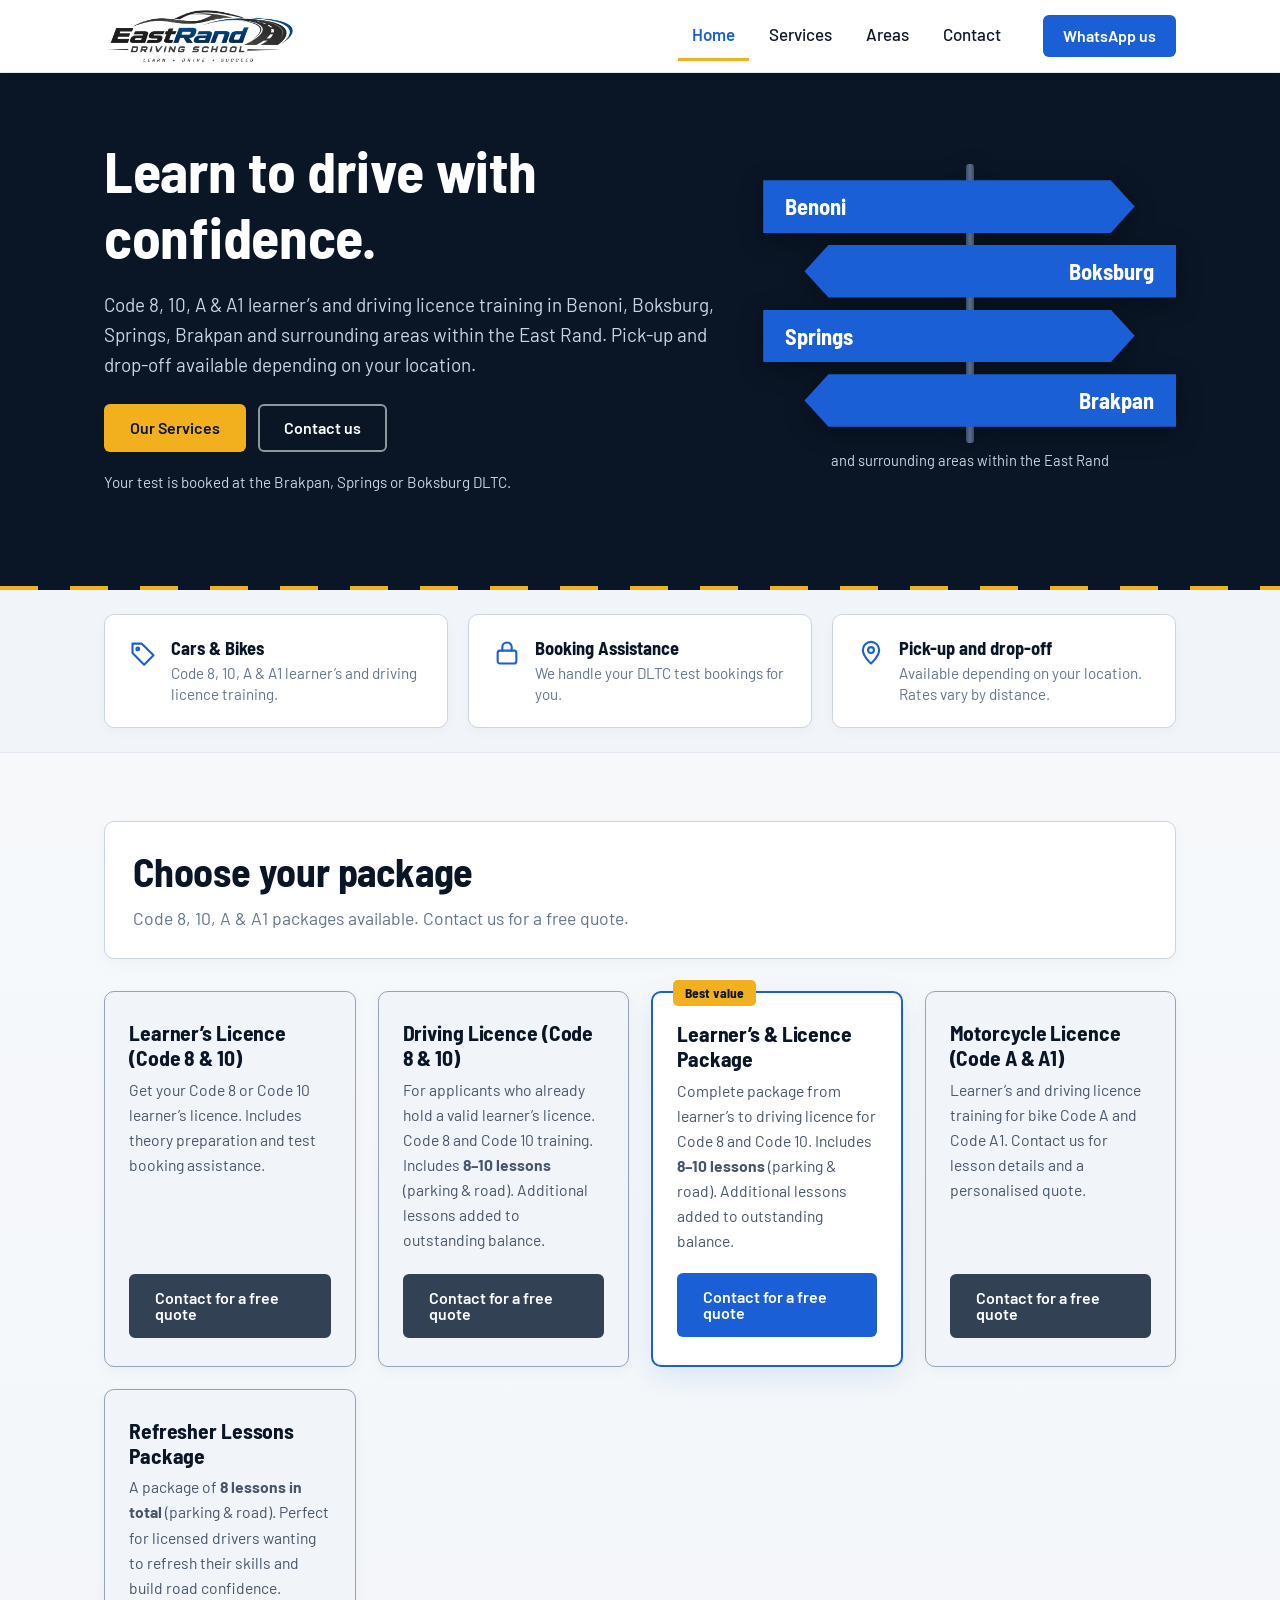
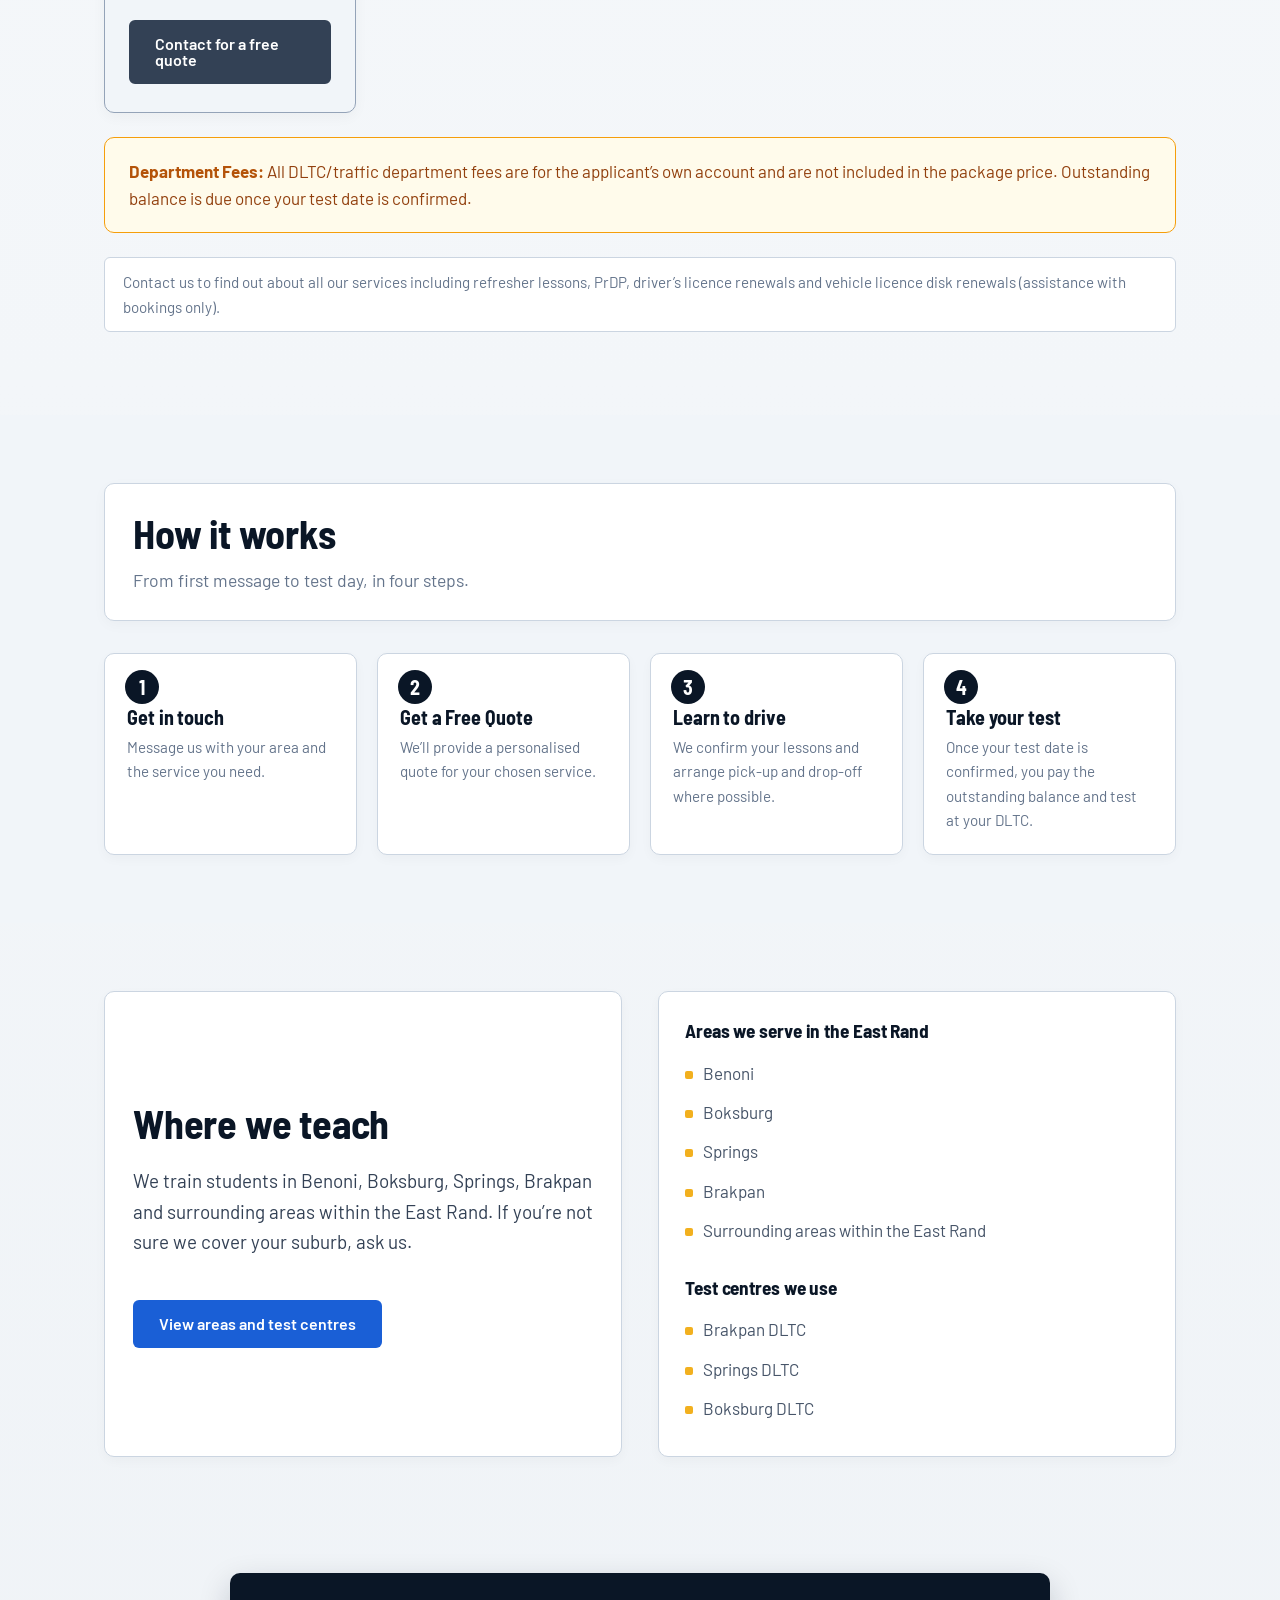
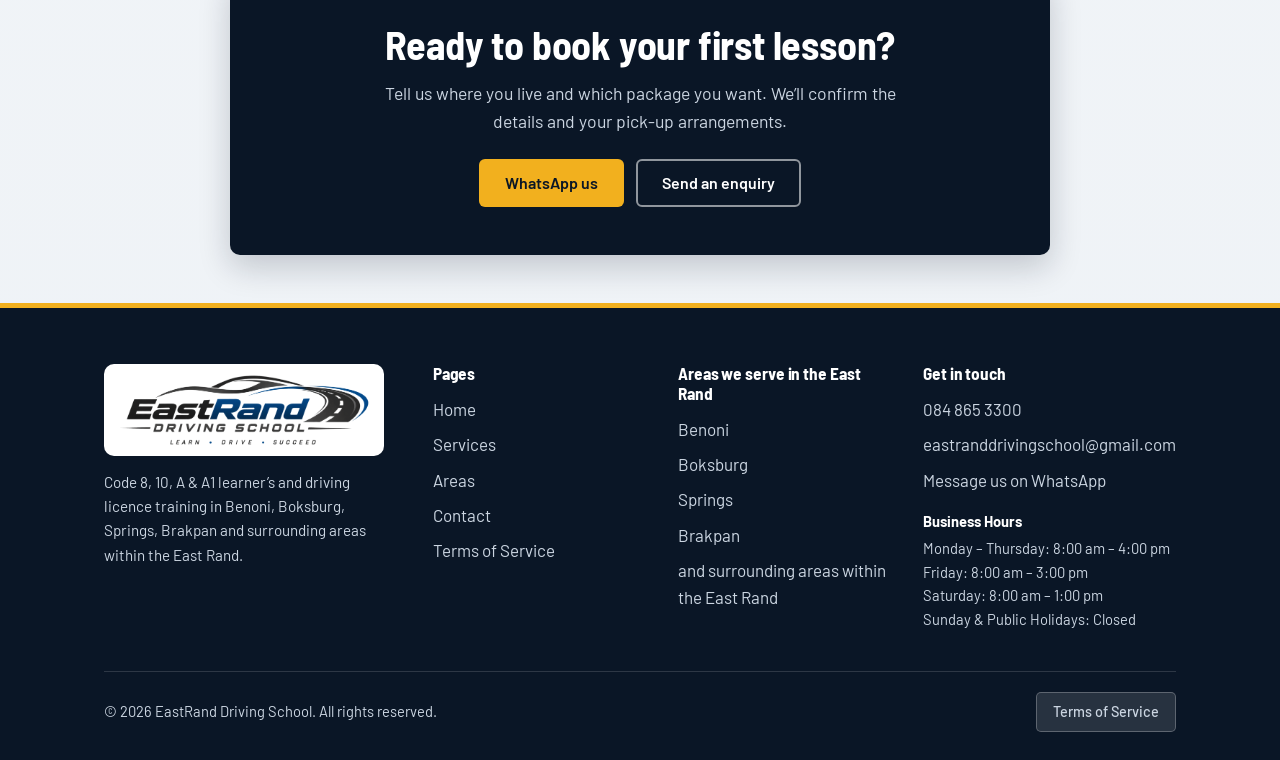
==== index.html @ a1a38043 "V1" ====
<!DOCTYPE html>
<html lang="en-ZA">
<head>
<meta charset="utf-8">
<meta name="viewport" content="width=device-width, initial-scale=1">
<title>EastRand Driving School | Driving lessons in Benoni, Boksburg, Springs &amp; Brakpan</title>
<meta name="description" content="Code 8, 10, A &amp; A1 learner&rsquo;s and driving licence training in Benoni, Boksburg, Springs, Brakpan and surrounding areas within the East Rand. Refresher lessons, PrDP, driver's licence and vehicle licence disk renewals (assistance with bookings only).">
<meta name="theme-color" content="#0A1626">
<meta property="og:type" content="website">
<meta property="og:title" content="EastRand Driving School | Driving lessons in Benoni, Boksburg, Springs &amp; Brakpan">
<meta property="og:description" content="Code 8, 10, A &amp; A1 learner&rsquo;s and driving licence training in Benoni, Boksburg, Springs, Brakpan and surrounding areas within the East Rand. Refresher lessons, PrDP, driver's licence and vehicle licence disk renewals (assistance with bookings only).">
<meta property="og:image" content="assets/og-image.jpg">
<link rel="icon" href="assets/favicon.svg" type="image/svg+xml">
<link rel="apple-touch-icon" href="assets/apple-touch-icon.png">
<link rel="preconnect" href="https://fonts.googleapis.com">
<link rel="preconnect" href="https://fonts.gstatic.com" crossorigin>
<link href="https://fonts.googleapis.com/css2?family=Barlow:wght@400;500;600&amp;family=Barlow+Semi+Condensed:wght@600;700&amp;display=swap" rel="stylesheet">
<link rel="stylesheet" href="css/styles.css">
</head>
<body>

<a class="skip-link" href="#main">Skip to content</a>
<header class="site-header">
  <div class="container header-inner">
    <a class="brand" href="index.html" aria-label="EastRand Driving School, home"><img src="assets/logo-light.png" alt="EastRand Driving School" width="1400" height="397"></a>
    <button class="nav-toggle" type="button" aria-expanded="false" aria-controls="site-nav"><span class="sr-only">Menu</span><span class="bars" aria-hidden="true"></span></button>
    <nav id="site-nav" class="nav" aria-label="Main">
      <ul>
        <li><a href="index.html" aria-current="page">Home</a></li>
        <li><a href="services.html">Services</a></li>
        <li><a href="areas.html">Areas</a></li>
        <li><a href="contact.html">Contact</a></li>
      </ul>
      <a class="btn btn--blue" data-whatsapp href="contact.html">WhatsApp us</a>
    </nav>
  </div>
</header>
<main id="main">
<script type="application/ld+json">{"@context": "https://schema.org", "@type": "LocalBusiness", "name": "EastRand Driving School", "description": "Code 8, 10, A & A1 learner's and driving licence training in Benoni, Boksburg, Springs and Brakpan.", "areaServed": [{"@type": "City", "name": "Benoni"}, {"@type": "City", "name": "Boksburg"}, {"@type": "City", "name": "Springs"}, {"@type": "City", "name": "Brakpan"}], "address": {"@type": "PostalAddress", "addressCountry": "ZA", "addressRegion": "Gauteng"}}</script>
<section class="hero">
  <div class="container hero-grid">
    <div class="hero-card">
      <h1>Learn to drive with confidence.</h1>
      <p class="lead">Code 8, 10, A &amp; A1 learner&rsquo;s and driving licence training in Benoni, Boksburg, Springs, Brakpan and surrounding areas within the East Rand. Pick-up and drop-off available depending on your location.</p>
      <div class="btn-row">
        <a class="btn btn--yellow" href="services.html">Our Services</a>
        <a class="btn btn--outline-light" href="contact.html">Contact us</a>
      </div>
      <p class="hero-note">Your test is booked at the Brakpan, Springs or Boksburg DLTC.</p>
    </div>
    <div class="signpost-card">
      <nav class="signpost" aria-label="Areas we serve">
        <a class="sign" href="areas.html#benoni">Benoni</a>
        <a class="sign sign--left" href="areas.html#boksburg">Boksburg</a>
        <a class="sign" href="areas.html#springs">Springs</a>
        <a class="sign sign--left" href="areas.html#brakpan">Brakpan</a>
      </nav>
      <p class="signpost-caption">and surrounding areas within the East Rand</p>
    </div>
  </div>
</section>

<section class="strip" aria-label="Why choose us">
  <div class="container">
    <ul class="strip-grid">
      <li class="strip-item"><svg viewBox="0 0 24 24" fill="none" stroke="currentColor" stroke-width="1.8" stroke-linecap="round" stroke-linejoin="round" aria-hidden="true"><path d="M3 12V4h8l10 10-8 8L3 12z"/><circle cx="7.5" cy="8.5" r="1.2"/></svg><div><strong>Cars &amp; Bikes</strong><span>Code 8, 10, A &amp; A1 learner&rsquo;s and driving licence training.</span></div></li>
      <li class="strip-item"><svg viewBox="0 0 24 24" fill="none" stroke="currentColor" stroke-width="1.8" stroke-linecap="round" stroke-linejoin="round" aria-hidden="true"><rect x="4" y="10" width="16" height="11" rx="2"/><path d="M8 10V7a4 4 0 018 0v3"/></svg><div><strong>Booking Assistance</strong><span>We handle your DLTC test bookings for you.</span></div></li>
      <li class="strip-item"><svg viewBox="0 0 24 24" fill="none" stroke="currentColor" stroke-width="1.8" stroke-linecap="round" stroke-linejoin="round" aria-hidden="true"><path d="M12 21s7-6.2 7-11.5A7 7 0 005 9.5C5 14.8 12 21 12 21z"/><circle cx="12" cy="9.5" r="2.5"/></svg><div><strong>Pick-up and drop-off</strong><span>Available depending on your location. Rates vary by distance.</span></div></li>
    </ul>
  </div>
</section>

<section class="section" id="packages">
  <div class="container">
    <div class="section-head">
      <h2>Choose your package</h2>
      <p>Code 8, 10, A &amp; A1 packages available. Contact us for a free quote.</p>
    </div>
    <div class="plans">
      <!-- Learner's only -->
      <article class="plan">
        <h3>Learner&rsquo;s Licence (Code 8 &amp; 10)</h3>
        <p class="plan-desc">Get your Code 8 or Code 10 learner&rsquo;s licence. Includes theory preparation and test booking assistance.</p>
        <a class="btn btn--gray" href="contact.html" style="margin-top:auto">Contact for a free quote</a>
      </article>

      <!-- Licence only -->
      <article class="plan">
        <h3>Driving Licence (Code 8 &amp; 10)</h3>
        <p class="plan-desc">For applicants who already hold a valid learner&rsquo;s licence. Code 8 and Code 10 training. Includes <strong>8&ndash;10 lessons</strong> (parking &amp; road). Additional lessons added to outstanding balance.</p>
        <a class="btn btn--gray" href="contact.html" style="margin-top:auto">Contact for a free quote</a>
      </article>

      <!-- Combo package (Best value) -->
      <article class="plan plan--best">
        <span class="badge">Best value</span>
        <h3>Learner&rsquo;s &amp; Licence Package</h3>
        <p class="plan-desc">Complete package from learner&rsquo;s to driving licence for Code 8 and Code 10. Includes <strong>8&ndash;10 lessons</strong> (parking &amp; road). Additional lessons added to outstanding balance.</p>
        <a class="btn btn--blue" href="contact.html" style="margin-top:auto">Contact for a free quote</a>
      </article>

      <!-- Motorcycle -->
      <article class="plan">
        <h3>Motorcycle Licence (Code A &amp; A1)</h3>
        <p class="plan-desc">Learner&rsquo;s and driving licence training for bike Code A and Code A1. Contact us for lesson details and a personalised quote.</p>
        <a class="btn btn--gray" href="contact.html" style="margin-top:auto">Contact for a free quote</a>
      </article>

      <!-- Refresher lessons -->
      <article class="plan">
        <h3>Refresher Lessons Package</h3>
        <p class="plan-desc">A package of <strong>8 lessons in total</strong> (parking &amp; road). Perfect for licensed drivers wanting to refresh their skills and build road confidence.</p>
        <a class="btn btn--gray" href="contact.html" style="margin-top:auto">Contact for a free quote</a>
      </article>
    </div>

    <div class="notice-box">
      <p><strong>Department Fees:</strong> All DLTC/traffic department fees are for the applicant&rsquo;s own account and are not included in the package price. Outstanding balance is due once your test date is confirmed.</p>
    </div>
    <p class="fine">Contact us to find out about all our services including refresher lessons, PrDP, driver&rsquo;s licence renewals and vehicle licence disk renewals (assistance with bookings only).</p>
  </div>
</section>

<section class="section section--paper" id="how-it-works">
  <div class="container">
    <div class="section-head">
      <h2>How it works</h2>
      <p>From first message to test day, in four steps.</p>
    </div>
    <ol class="steps">
      <li><h3>Get in touch</h3><p>Message us with your area and the service you need.</p></li>
      <li><h3>Get a Free Quote</h3><p>We&rsquo;ll provide a personalised quote for your chosen service.</p></li>
      <li><h3>Learn to drive</h3><p>We confirm your lessons and arrange pick-up and drop-off where possible.</p></li>
      <li><h3>Take your test</h3><p>Once your test date is confirmed, you pay the outstanding balance and test at your DLTC.</p></li>
    </ol>
  </div>
</section>

<section class="section" id="areas">
  <div class="container split">
    <div class="text-block">
      <h2>Where we teach</h2>
      <p class="lead">We train students in Benoni, Boksburg, Springs, Brakpan and surrounding areas within the East Rand. If you&rsquo;re not sure we cover your suburb, ask us.</p>
      <div class="btn-row"><a class="btn btn--blue" href="areas.html">View areas and test centres</a></div>
    </div>
    <div class="panel">
      <h3>Areas we serve in the East Rand</h3>
      <ul class="tick-list"><li>Benoni</li><li>Boksburg</li><li>Springs</li><li>Brakpan</li><li>Surrounding areas within the East Rand</li></ul>
      <h3>Test centres we use</h3>
      <ul class="tick-list"><li>Brakpan DLTC</li><li>Springs DLTC</li><li>Boksburg DLTC</li></ul>
    </div>
  </div>
</section>
<section class="cta-band">
  <div class="container">
    <div class="cta-card">
      <h2>Ready to book your first lesson?</h2>
      <p>Tell us where you live and which package you want. We&rsquo;ll confirm the details and your pick-up arrangements.</p>
      <div class="btn-row">
        <a class="btn btn--yellow" data-whatsapp href="contact.html">WhatsApp us</a>
        <a class="btn btn--outline-light" href="contact.html">Send an enquiry</a>
      </div>
    </div>
  </div>
</section>
</main>
<footer class="site-footer">
  <div class="container">
    <div class="footer-grid">
      <div>
        <a class="footer-logo" href="index.html" aria-label="EastRand Driving School, home"><img src="assets/logo-light.png" alt="EastRand Driving School" width="1400" height="397" loading="lazy"></a>
        <p class="footer-about">Code 8, 10, A &amp; A1 learner&rsquo;s and driving licence training in Benoni, Boksburg, Springs, Brakpan and surrounding areas within the East Rand.</p>
      </div>
      <div>
        <h3>Pages</h3>
        <ul>
          <li><a href="index.html">Home</a></li>
          <li><a href="services.html">Services</a></li>
          <li><a href="areas.html">Areas</a></li>
          <li><a href="contact.html">Contact</a></li>
          <li><a href="tos.html">Terms of Service</a></li>
        </ul>
      </div>
      <div>
        <h3>Areas we serve in the East Rand</h3>
        <ul>
          <li><a href="areas.html#benoni">Benoni</a></li>
          <li><a href="areas.html#boksburg">Boksburg</a></li>
          <li><a href="areas.html#springs">Springs</a></li>
          <li><a href="areas.html#brakpan">Brakpan</a></li>
          <li>and surrounding areas within the East Rand</li>
        </ul>
      </div>
      <div>
        <h3>Get in touch</h3>
        <ul>
          <li><a data-phone href="contact.html"><span data-phone-text>Call us</span></a></li>
          <li><a data-email href="contact.html"><span data-email-text>Email us</span></a></li>
          <li><a data-whatsapp href="contact.html">Message us on WhatsApp</a></li>
        </ul>
        <div style="margin-top:16px;font-size:.92rem;color:var(--on-dark);">
          <strong style="color:#fff;display:block;margin-bottom:4px;">Business Hours</strong>
          Monday &ndash; Thursday: 8:00 am &ndash; 4:00 pm<br>
          Friday: 8:00 am &ndash; 3:00 pm<br>
          Saturday: 8:00 am &ndash; 1:00 pm<br>
          Sunday &amp; Public Holidays: Closed
        </div>
      </div>
    </div>
    <div class="footer-bottom">
      <span>&copy; 2026 EastRand Driving School. All rights reserved.</span>
      <a class="btn-tos" href="tos.html">Terms of Service</a>
    </div>
  </div>
</footer>
<script src="js/config.js"></script>
<script src="js/main.js"></script>
</body>
</html>
---- css/styles.css ----
/* EastRand Driving School — styles */
:root{
  --navy:#0A1626; --navy-2:#102238; --navy-3:#1B3252;
  --blue:#1A5FD6; --blue-dark:#1449A8; --sky:#6AA8FF;
  --yellow:#F2B01E; --yellow-dark:#DB9A0A;
  --bg:#F8FAFC; --bg-alt:#EEF2F6; --white:#FFFFFF; --ink:#0F172A; --muted:#64748B; --line:#CBD5E1;
  --on-dark:#CBD5E1;
  --radius:10px; --maxw:1120px;
  --font-head:"Barlow Semi Condensed","Barlow",system-ui,sans-serif;
  --font-body:"Barlow",system-ui,-apple-system,"Segoe UI",Roboto,sans-serif;
}
*,*::before,*::after{box-sizing:border-box}
html{scroll-behavior:smooth;-webkit-text-size-adjust:100%;background:var(--bg)}
body{margin:0;font-family:var(--font-body);font-size:1.0625rem;line-height:1.6;color:var(--ink);background:linear-gradient(180deg,#F8FAFC 0%,#EEF2F6 100%)}
img{max-width:100%;height:auto;display:block}
a{color:var(--blue)}
a:hover{color:var(--blue-dark)}
:focus-visible{outline:3px solid var(--sky);outline-offset:3px;border-radius:4px}
.sr-only{position:absolute;width:1px;height:1px;overflow:hidden;clip:rect(0 0 0 0);white-space:nowrap}
.skip-link{position:absolute;left:12px;top:-60px;background:var(--yellow);color:var(--navy);padding:10px 16px;font-weight:600;border-radius:6px;z-index:100;text-decoration:none}
.skip-link:focus{top:12px}
.container{width:100%;max-width:var(--maxw);margin:0 auto;padding:0 24px}

h1,h2,h3{font-family:var(--font-head);font-weight:700;line-height:1.15;margin:0 0 .5em;letter-spacing:-.005em;color:var(--navy)}
h1{font-size:clamp(2.2rem,5vw,3.6rem)}
h2{font-size:clamp(1.7rem,3.2vw,2.5rem)}
h3{font-size:1.35rem}
p{margin:0 0 1em;color:#334155}
.lead{font-size:1.18rem;max-width:60ch;color:#334155}
.muted{color:var(--muted)}
.split,.contact-layout{grid-template-columns:1fr;gap:24px}
.contact-layout > .form{order:-1}

/* Buttons */
.btn{display:inline-flex;align-items:center;justify-content:center;gap:.5em;font:600 1rem/1 var(--font-body);padding:14px 24px;border-radius:6px;border:2px solid transparent;text-decoration:none;cursor:pointer;transition:background-color .15s,color .15s,border-color .15s}
.btn--yellow{background:var(--yellow);color:var(--navy)}
.btn--yellow:hover{background:var(--yellow-dark);color:var(--navy)}
.btn--blue{background:var(--blue);color:#fff}
.btn--blue:hover{background:var(--blue-dark);color:#fff}
.btn--gray{background:#334155;color:#FFFFFF;border-color:#334155}
.btn--gray:hover{background:#1E293B;border-color:#1E293B;color:#FFFFFF}
.btn--outline-light{border-color:rgba(255,255,255,.55);color:#fff}
.btn--outline-light:hover{background:rgba(255,255,255,.12);color:#fff;border-color:#fff}
.btn--outline-dark{border-color:#CBD5E1;color:var(--ink);background:#FFFFFF}
.btn--outline-dark:hover{border-color:var(--blue);color:var(--blue)}
.btn-row{display:flex;flex-wrap:wrap;gap:12px;margin-top:24px}
.btn-tos{display:inline-flex;align-items:center;justify-content:center;padding:7px 16px;background:rgba(255,255,255,0.12);border:1px solid rgba(255,255,255,0.25);border-radius:5px;color:#FFFFFF;font-size:.9rem;font-weight:500;text-decoration:none;transition:background .15s,border-color .15s}
.btn-tos:hover{background:rgba(255,255,255,0.22);border-color:#FFFFFF;color:#FFFFFF;text-decoration:none}

/* Header */
.site-header{position:sticky;top:0;z-index:50;background:#FFFFFF;border-bottom:1px solid #E2E8F0;box-shadow:0 2px 8px rgba(0,0,0,0.03)}
.header-inner{display:flex;align-items:center;justify-content:space-between;gap:20px;min-height:72px}
.brand img{height:54px;width:auto}
.nav{display:flex;align-items:center;gap:28px}
.nav ul{display:flex;gap:6px;list-style:none;margin:0;padding:0}
.nav ul a{display:block;padding:10px 14px;color:var(--ink);text-decoration:none;font-weight:500;border-bottom:3px solid transparent}
.nav ul a:hover{color:var(--blue)}
.nav ul a[aria-current="page"]{color:var(--blue);border-bottom-color:var(--yellow);font-weight:600}
.nav .btn{padding:11px 18px}
.nav-toggle{display:none;background:none;border:1px solid #CBD5E1;border-radius:6px;width:44px;height:44px;cursor:pointer;padding:0;align-items:center;justify-content:center}
.nav-toggle .bars,.nav-toggle .bars::before,.nav-toggle .bars::after{display:block;width:20px;height:2px;background:var(--ink);content:"";position:relative}
.nav-toggle .bars::before{position:absolute;top:-6px}
.nav-toggle .bars::after{position:absolute;top:6px}

/* Hero */
.hero{position:relative;background:var(--navy);color:#fff;padding:64px 0 80px}
.hero::after,.page-hero::after{content:"";position:absolute;left:0;right:0;bottom:0;height:4px;background:repeating-linear-gradient(90deg,var(--yellow) 0 38px,transparent 38px 70px)}
.hero-grid{display:grid;grid-template-columns:1.2fr .8fr;gap:40px;align-items:center}
.hero h1,.hero-card h1,.page-hero h1,.page-hero-card h1,.cta-card h2{color:#fff}
.hero-card h1{margin-bottom:.35em}
.hero .lead,.hero-card .lead,.page-hero p,.page-hero-card p{color:var(--on-dark)}
.hero-note{margin-top:18px;color:var(--on-dark);font-size:.95rem}

/* Signpost */
.signpost-card{display:flex;flex-direction:column;align-items:center}
.signpost{position:relative;display:flex;flex-direction:column;gap:12px;padding:6px 0;width:100%;filter:drop-shadow(0 6px 12px rgba(0,0,0,.35))}
.signpost::before{content:"";position:absolute;left:50%;top:-10px;bottom:-10px;width:8px;transform:translateX(-50%);background:linear-gradient(90deg,#3A4B66,#5A6D8C,#3A4B66);border-radius:3px}
.sign{position:relative;display:block;width:90%;padding:14px 44px 14px 22px;background:var(--blue);color:#fff;font:700 1.4rem/1.1 var(--font-head);text-decoration:none;clip-path:polygon(0 0,calc(100% - 24px) 0,100% 50%,calc(100% - 24px) 100%,0 100%);transition:transform .2s ease,box-shadow .2s ease,background-color .15s}
.sign small{display:block;font:500 .82rem/1.3 var(--font-body);color:#D3E3FF;margin-top:2px}
.sign:hover{transform:translateY(-3px) scale(1.02);box-shadow:0 8px 20px rgba(26,95,214,.35);background:#2A72EE;color:#fff}
.sign:active,.sign.clicked{transform:scale(0.96);box-shadow:none}
.sign--left{margin-left:auto;padding:14px 22px 14px 44px;text-align:right;clip-path:polygon(24px 0,100% 0,100% 100%,24px 100%,0 50%)}
.signpost-caption{margin:16px 0 0;text-align:center;color:var(--on-dark);font-size:.92rem}

/* Page hero (inner pages) */
.page-hero{position:relative;background:var(--navy);color:#fff;padding:52px 0 64px}
.page-hero h1{color:#fff;margin-bottom:.25em}
.page-hero p{color:var(--on-dark);max-width:62ch;font-size:1.15rem;margin:0}

/* Strip */
.strip{background:#F1F5F9;border-bottom:1px solid #E2E8F0;padding:24px 0}
.strip-grid{display:grid;grid-template-columns:repeat(3,1fr);gap:20px;padding:0;margin:0;list-style:none}
.strip-item{display:flex;gap:14px;align-items:flex-start;background:#FFFFFF;border:1px solid #CBD5E1;border-radius:var(--radius);padding:22px 24px;box-shadow:0 4px 12px rgba(0,0,0,0.03)}
.strip-item svg{flex:none;width:28px;height:28px;color:var(--blue);margin-top:2px}
.strip-item strong{display:block;font-family:var(--font-head);font-size:1.15rem;line-height:1.2;color:var(--navy)}
.strip-item span{display:block;color:var(--muted);font-size:.95rem;line-height:1.4;margin-top:4px}

/* Sections */
.section{padding:68px 0}
.section--paper{background:#F1F5F9}
.section-head{background:#FFFFFF;border:1px solid #CBD5E1;border-radius:var(--radius);padding:26px 28px;margin-bottom:32px;box-shadow:0 4px 14px rgba(0,0,0,0.03)}
.section-head h2{margin-bottom:.25em}
.section-head p{color:var(--muted);font-size:1.1rem;margin:0}

/* Plans (home) */
.plans{display:grid;grid-template-columns:repeat(auto-fill,minmax(250px,1fr));gap:22px;align-items:stretch}
.plan{position:relative;display:flex;flex-direction:column;background:#F1F5F9;border:1px solid #94A3B8;border-radius:var(--radius);padding:28px 24px;box-shadow:0 4px 14px rgba(0,0,0,0.04)}
.plan--best{background:#FFFFFF;border:2px solid var(--blue);box-shadow:0 10px 30px rgba(26,95,214,.12)}
.badge{position:absolute;top:-13px;left:20px;background:var(--yellow);color:var(--navy);font:700 .85rem/1 var(--font-head);padding:6px 12px;border-radius:5px}
.plan h3{margin-bottom:.3em;color:var(--navy)}
.plan-desc{color:#475569;margin-bottom:20px;font-size:.98rem}
.plan .btn{margin-top:auto}
.fine{color:var(--muted);font-size:.95rem;margin-top:24px;display:inline-block;background:#FFFFFF;border:1px solid #CBD5E1;border-radius:6px;padding:12px 18px}

/* Notice box */
.notice-box{background:#FFFBEB;border:1px solid #F59E0B;border-radius:var(--radius);padding:20px 24px;margin-top:24px;color:#92400E}
.notice-box p{margin:0 0 .5em;color:#92400E}
.notice-box p:last-child{margin:0}
.notice-box strong{color:#B45309}

/* Steps */
.steps{list-style:none;margin:0;padding:0;display:grid;grid-template-columns:repeat(4,1fr);gap:20px;counter-reset:step}
.steps li{counter-increment:step;position:relative;padding:52px 22px 22px;background:#FFFFFF;border:1px solid #CBD5E1;border-radius:var(--radius);box-shadow:0 4px 12px rgba(0,0,0,0.03)}
.steps li::before{content:counter(step);position:absolute;top:16px;left:20px;width:34px;height:34px;border-radius:50%;background:var(--navy);color:#fff;font:700 1.25rem/34px var(--font-head);text-align:center}
.steps h3{font-size:1.25rem;margin-bottom:.3em;color:var(--navy)}
.steps p{color:var(--muted);margin:0;font-size:.95rem}

/* Areas split */
.split{display:grid;grid-template-columns:1fr 1fr;gap:36px;align-items:stretch}
.text-block{background:#FFFFFF;border:1px solid #CBD5E1;border-radius:var(--radius);padding:32px 28px;box-shadow:0 4px 12px rgba(0,0,0,0.03);display:flex;flex-direction:column;justify-content:center}
.panel{background:#FFFFFF;border:1px solid #CBD5E1;border-radius:var(--radius);padding:28px 26px;box-shadow:0 4px 12px rgba(0,0,0,0.03)}
.panel h3{font-size:1.2rem;margin-bottom:.6em;color:var(--navy)}
.panel h3:not(:first-child){margin-top:1.4em}
.tick-list{list-style:none;margin:0;padding:0}
.tick-list li{display:flex;gap:10px;padding:6px 0;align-items:baseline;color:#475569}
.tick-list li::before{content:"";flex:none;width:8px;height:8px;background:var(--yellow);border-radius:2px;transform:translateY(-1px)}

/* CTA band */
.cta-band{padding:48px 0}
.cta-card{background:var(--navy);color:#fff;border-radius:var(--radius);padding:48px 32px;text-align:center;max-width:820px;margin:0 auto;box-shadow:0 12px 32px rgba(10,22,38,0.2)}
.cta-card h2{color:#fff;margin-bottom:.3em}
.cta-card p{color:var(--on-dark);margin:0 auto;max-width:52ch;font-size:1.1rem}
.cta-card .btn-row{justify-content:center}

/* Plan rows (services) */
.plan-rows{display:grid;gap:18px}
.plan-row{position:relative;display:grid;grid-template-columns:1.4fr 1fr;gap:20px;align-items:center;background:#F1F5F9;border:1px solid #94A3B8;border-radius:var(--radius);padding:26px 28px;box-shadow:0 4px 14px rgba(0,0,0,0.03)}
.plan-row--best{background:#FFFFFF;border:2px solid var(--blue);box-shadow:0 10px 30px rgba(26,95,214,.12)}
.plan-row h3{margin-bottom:.2em;color:var(--navy)}
.plan-row p{margin:0;color:#475569;font-size:1rem}

/* Additional service cards */
.service-grid{display:grid;grid-template-columns:repeat(auto-fill,minmax(270px,1fr));gap:22px}
.service-card{background:#FFFFFF;border:1px solid #CBD5E1;border-radius:var(--radius);padding:28px 24px;display:flex;flex-direction:column;gap:14px;box-shadow:0 4px 12px rgba(0,0,0,0.03)}
.service-card h3{margin:0;font-size:1.3rem;color:var(--navy)}
.service-card p{margin:0;color:var(--muted);font-size:1rem;flex:1}
.service-card .btn{align-self:flex-start;margin-top:auto}
.service-card .tag{display:inline-block;background:#EEF2F6;border:1px solid #E2E8F0;border-radius:4px;padding:3px 10px;font-size:.82rem;font-weight:600;color:#475569;margin-bottom:4px}

/* Business hours */
.hours-grid{display:grid;grid-template-columns:repeat(auto-fill,minmax(210px,1fr));gap:16px}
.hours-card{background:#FFFFFF;border:1px solid #CBD5E1;border-radius:var(--radius);padding:20px 22px;box-shadow:0 4px 12px rgba(0,0,0,0.03)}
.hours-card strong{display:block;font-family:var(--font-head);font-size:1.15rem;margin-bottom:4px;color:var(--navy)}
.hours-card span{color:var(--muted);font-size:1rem}

/* Pay list */
.pay-list{list-style:none;margin:0;padding:0;display:grid;gap:14px;max-width:760px}
.pay-list li{display:grid;grid-template-columns:140px 1fr;gap:18px;padding:18px 22px;background:#FFFFFF;border:1px solid #CBD5E1;border-radius:var(--radius);box-shadow:0 4px 12px rgba(0,0,0,0.03)}
.pay-list strong{font-family:var(--font-head);font-size:1.2rem;color:var(--blue)}
.pay-list span{color:#475569}

/* FAQ */
.faq{max-width:800px;display:grid;gap:12px}
.faq details{background:#FFFFFF;border:1px solid #CBD5E1;border-radius:var(--radius);padding:14px 22px;box-shadow:0 2px 8px rgba(0,0,0,0.02)}
.faq summary{cursor:pointer;list-style:none;padding:8px 36px 8px 0;font:600 1.2rem/1.3 var(--font-head);position:relative;color:var(--navy)}
.faq summary::-webkit-details-marker{display:none}
.faq summary::after{content:"+";position:absolute;right:0;top:50%;transform:translateY(-50%);font:400 1.7rem/1 var(--font-body);color:var(--blue)}
.faq details[open] summary::after{content:"\2013"}
.faq details p{color:#475569;padding:10px 0 6px;margin:0;max-width:64ch}

/* Areas page */
.town-grid{display:grid;grid-template-columns:repeat(2,1fr);gap:20px}
.town{background:#FFFFFF;border:1px solid #CBD5E1;border-left:6px solid var(--blue);border-radius:var(--radius);padding:24px 26px;scroll-margin-top:100px;box-shadow:0 4px 12px rgba(0,0,0,0.03)}
.town h3{margin-bottom:.25em;color:var(--navy)}
.town p{margin:0;color:var(--muted)}
.dltc-grid{display:grid;grid-template-columns:repeat(3,1fr);gap:20px}
.dltc{background:#FFFFFF;border:1px solid #CBD5E1;border-radius:var(--radius);padding:24px 26px;box-shadow:0 4px 12px rgba(0,0,0,0.03)}
.dltc h3{margin-bottom:.4em;color:var(--navy)}
.dltc a{font-weight:600}

/* Contact */
.contact-layout{display:grid;grid-template-columns:.85fr 1.15fr;gap:36px;align-items:start}
.info-list{list-style:none;margin:0 0 28px;padding:0;display:grid;gap:14px}
.info-list li{display:flex;gap:14px;align-items:flex-start;background:#FFFFFF;border:1px solid #CBD5E1;border-radius:var(--radius);padding:18px 20px;box-shadow:0 4px 12px rgba(0,0,0,0.03)}
.info-list svg{flex:none;width:26px;height:26px;color:var(--blue);margin-top:2px}
.info-list small{display:block;color:var(--muted);font-size:.9rem}
.info-list a,.info-list strong{font-weight:600;font-size:1.05rem;color:var(--navy)}
.form{background:#FFFFFF;border:1px solid #CBD5E1;border-radius:var(--radius);padding:32px 28px;box-shadow:0 8px 24px rgba(0,0,0,0.04)}
.form h2{font-size:1.6rem;color:var(--navy);margin-bottom:.6em}
.field{margin-bottom:16px}
.field label{display:block;font-weight:600;margin-bottom:6px;color:var(--navy);font-size:.95rem}
.field input,.field select,.field textarea{width:100%;font:inherit;padding:12px 14px;border:1px solid #CBD5E1;border-radius:6px;background:#FFFFFF;color:var(--ink)}
.field textarea{min-height:110px;resize:vertical}
.field input:focus,.field select:focus,.field textarea:focus{outline:3px solid rgba(26,95,214,.2);border-color:var(--blue)}
.field-row{display:grid;grid-template-columns:1fr 1fr;gap:16px}
.form-status{min-height:1.5em;margin:14px 0 0;font-weight:500}
.form-hint{color:var(--muted);font-size:.92rem;margin-top:12px}

/* Terms of Service page */
.tos-content{max-width:760px;background:#FFFFFF;border:1px solid #CBD5E1;border-radius:var(--radius);padding:36px;box-shadow:0 8px 24px rgba(0,0,0,0.04)}
.tos-content h2{font-size:1.6rem;margin-top:2em;margin-bottom:.4em;border-bottom:1px solid #E2E8F0;padding-bottom:.3em;color:var(--navy)}
.tos-content h2:first-child{margin-top:0}
.tos-content p{color:#475569}
.tos-placeholder{display:inline-block;background:#FFFBEB;border:1px solid #F59E0B;border-radius:4px;padding:2px 10px;font-size:.93rem;color:#B45309;font-style:italic}

/* Footer */
.site-footer{background:var(--navy);color:var(--on-dark);padding:56px 0 28px;border-top:5px solid var(--yellow)}
.footer-grid{display:grid;grid-template-columns:1.4fr 1fr 1fr 1.2fr;gap:36px}
.footer-logo img{width:min(280px,100%);background:#fff;border-radius:10px;padding:10px 14px}
.footer-about{margin:14px 0 0;font-size:.95rem;max-width:34ch;color:var(--on-dark)}
.site-footer h3{font-size:1.08rem;color:#fff;margin-bottom:.7em}
.site-footer ul{list-style:none;margin:0;padding:0}
.site-footer li{margin-bottom:8px}
.site-footer a{color:var(--on-dark);text-decoration:none}
.site-footer a:hover{color:#fff;text-decoration:underline}
.footer-bottom{margin-top:40px;padding-top:20px;border-top:1px solid rgba(255,255,255,0.14);font-size:.92rem;display:flex;flex-wrap:wrap;gap:12px 24px;justify-content:space-between;align-items:center}


/* Responsive Mobile Refinements */
@media (max-width:960px){
  .hero-grid{grid-template-columns:1fr;gap:28px}
  .signpost{max-width:440px;margin:0 auto}
  .strip-grid{grid-template-columns:1fr}
  .plans{grid-template-columns:1fr;max-width:540px;margin:0 auto}
  .steps{grid-template-columns:repeat(2,1fr);gap:16px}
  .split,.contact-layout{grid-template-columns:1fr;gap:24px}
  .plan-row{grid-template-columns:1fr}
  .dltc-grid{grid-template-columns:1fr}
  .footer-grid{grid-template-columns:1fr 1fr}
}
@media (max-width:820px){
  .nav-toggle{display:inline-flex}
  .nav{position:absolute;left:0;right:0;top:100%;background:#FFFFFF;border-bottom:1px solid #CBD5E1;flex-direction:column;align-items:stretch;gap:0;padding:8px 20px 20px;display:none;box-shadow:0 8px 24px rgba(0,0,0,0.08)}
  .nav.is-open{display:flex}
  .nav ul{flex-direction:column;gap:0}
  .nav ul a{padding:14px 4px;border-bottom:1px solid #E2E8F0;color:var(--ink)}
  .nav ul a[aria-current="page"]{border-bottom-color:var(--yellow);color:var(--blue)}
  .nav .btn{margin-top:16px}
}
@media (max-width:620px){
  body{font-size:.98rem}
  .container{padding:0 16px}
  .hero{padding:36px 0 44px}
  .hero h1{font-size:2.1rem;line-height:1.15;margin-bottom:.35em}
  .hero .lead{font-size:1.05rem}
  .sign{width:100%;font-size:1.2rem;padding:12px 18px;clip-path:none;border-radius:6px;text-align:center}
  .sign--left{text-align:center}
  .signpost::before{display:none}
  .section{padding:44px 0}
  .section-head{padding:20px 18px;margin-bottom:20px}
  .strip{padding:16px 0}
  .strip-item{padding:16px 18px}
  .plan{padding:22px 18px}
  .steps{grid-template-columns:1fr;gap:14px}
  .steps li{padding:48px 18px 18px}
  .town-grid,.field-row{grid-template-columns:1fr}
  .plan-row{padding:20px 18px}
  .pay-list li{grid-template-columns:1fr;gap:6px;padding:16px 18px}
  .form{padding:22px 18px}
  .footer-grid{grid-template-columns:1fr;gap:28px}
  .brand img{height:46px}
  .btn-row .btn{flex:1 1 100%}
  .service-card .btn{align-self:stretch;text-align:center;justify-content:center}
  .plans{max-width:100%}
  .cta-band{padding:32px 0}
  .cta-card{padding:28px 18px}
  .text-block{padding:22px 18px}
  .tos-content{padding:22px 18px}
}
@media (prefers-reduced-motion:reduce){
  html{scroll-behavior:auto}
  .sign{animation:none}
  *{transition:none!important}
}
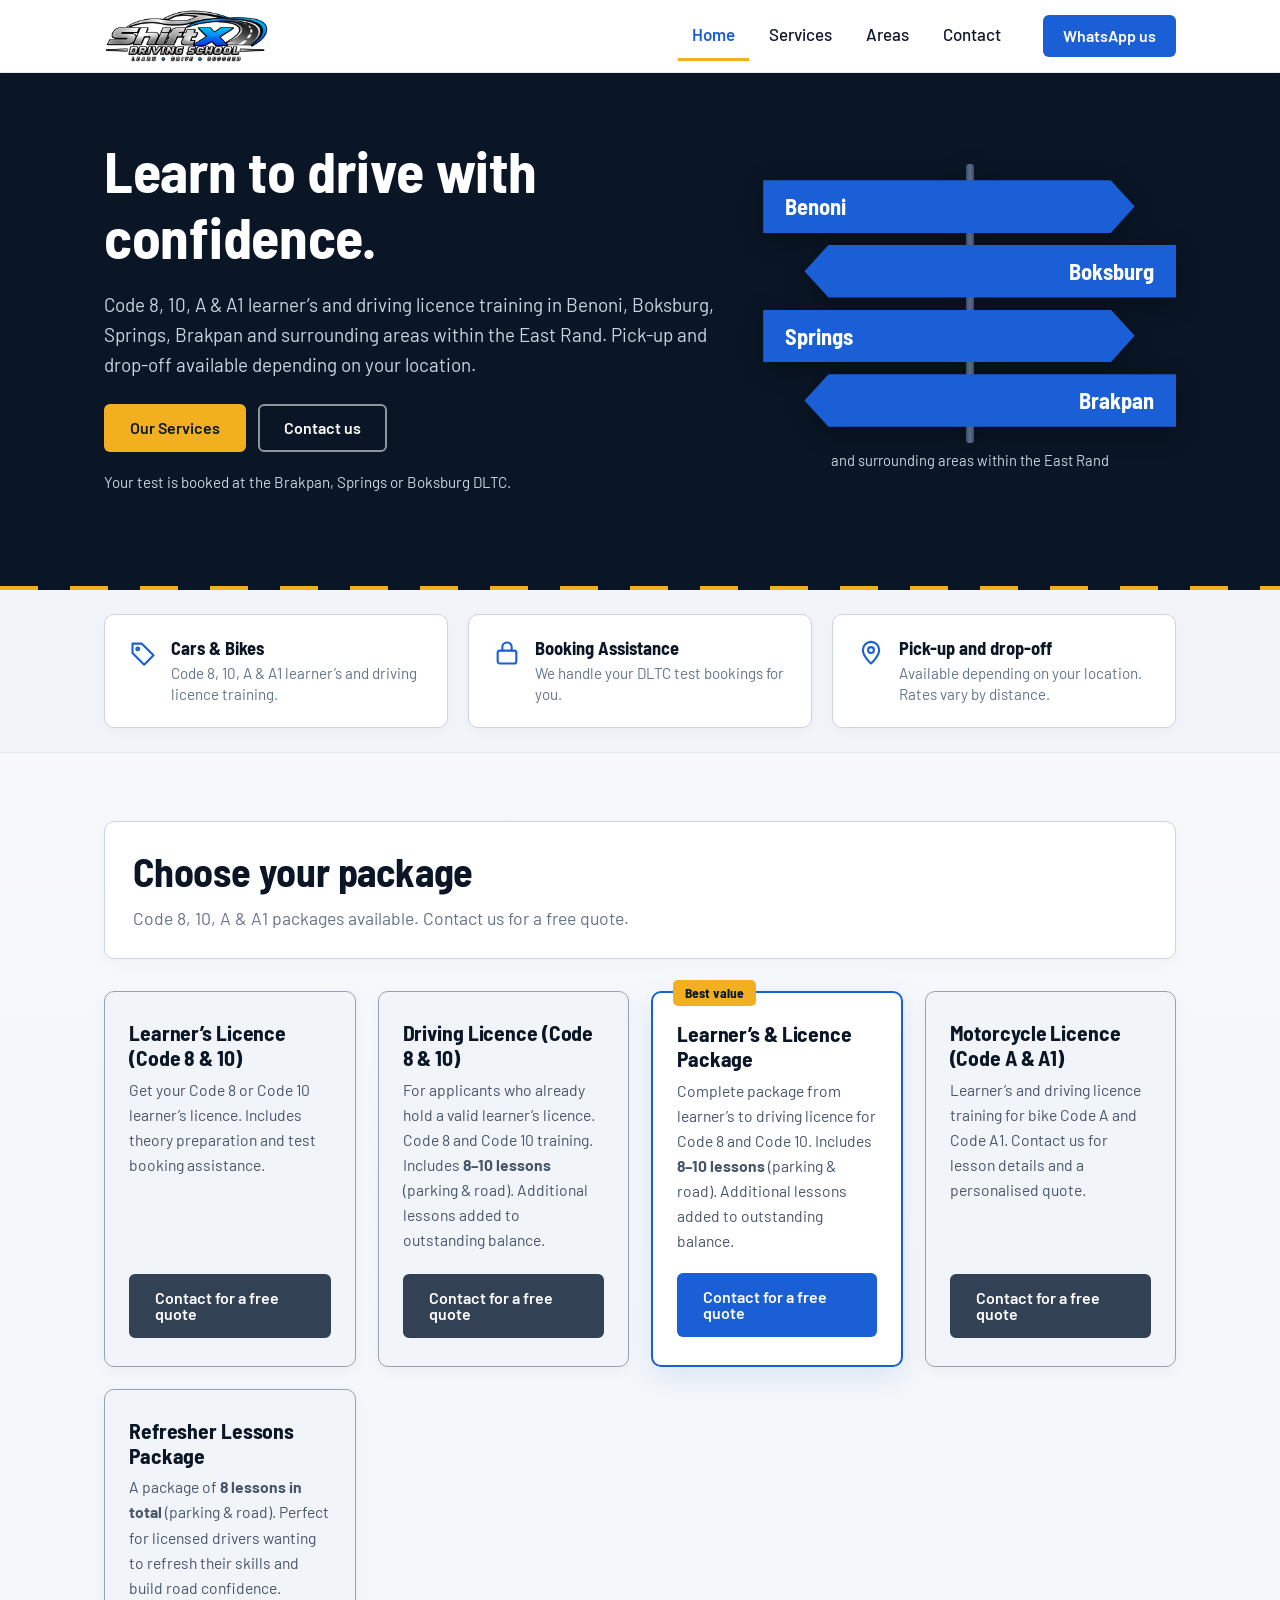
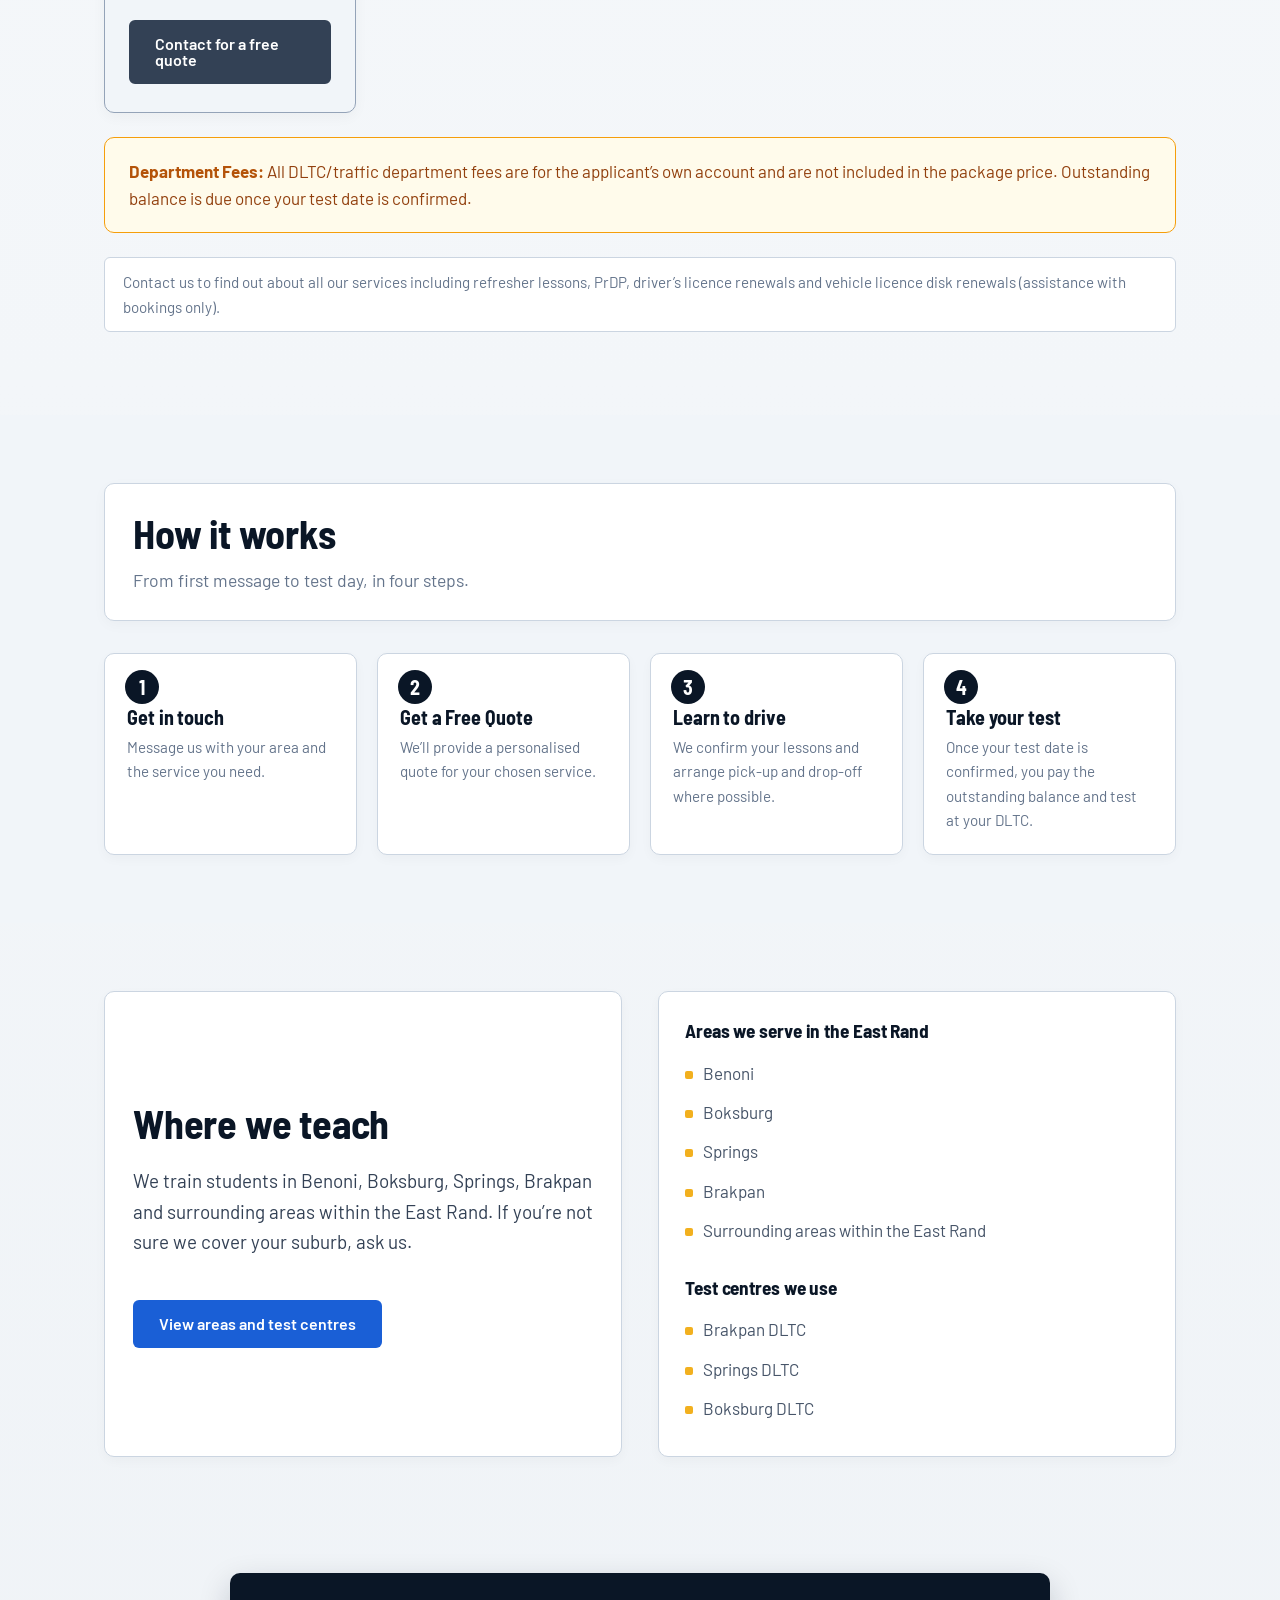
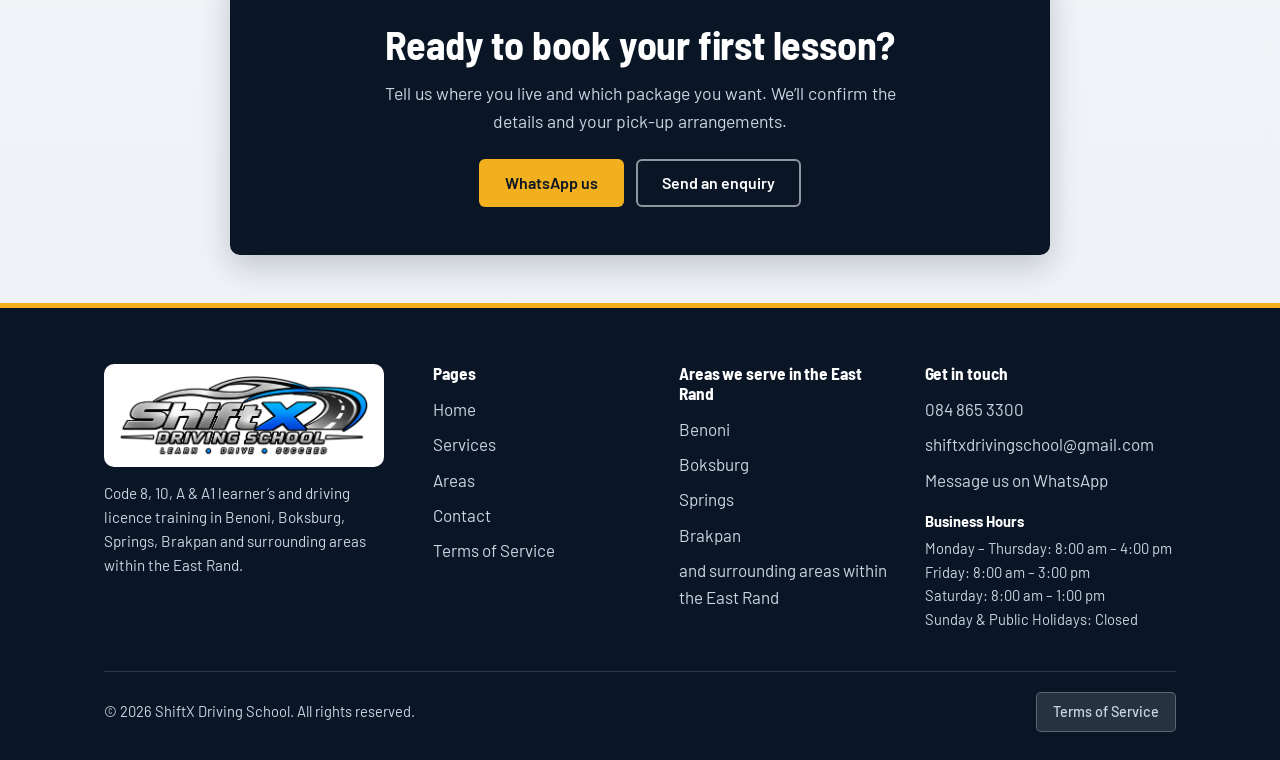
==== commit f06e2290: "V2" ====
--- a/index.html
+++ b/index.html
@@ -3,11 +3,11 @@
 <head>
 <meta charset="utf-8">
 <meta name="viewport" content="width=device-width, initial-scale=1">
-<title>EastRand Driving School | Driving lessons in Benoni, Boksburg, Springs &amp; Brakpan</title>
+<title>ShiftX Driving School | Driving lessons in Benoni, Boksburg, Springs &amp; Brakpan</title>
 <meta name="description" content="Code 8, 10, A &amp; A1 learner&rsquo;s and driving licence training in Benoni, Boksburg, Springs, Brakpan and surrounding areas within the East Rand. Refresher lessons, PrDP, driver's licence and vehicle licence disk renewals (assistance with bookings only).">
 <meta name="theme-color" content="#0A1626">
 <meta property="og:type" content="website">
-<meta property="og:title" content="EastRand Driving School | Driving lessons in Benoni, Boksburg, Springs &amp; Brakpan">
+<meta property="og:title" content="ShiftX Driving School | Driving lessons in Benoni, Boksburg, Springs &amp; Brakpan">
 <meta property="og:description" content="Code 8, 10, A &amp; A1 learner&rsquo;s and driving licence training in Benoni, Boksburg, Springs, Brakpan and surrounding areas within the East Rand. Refresher lessons, PrDP, driver's licence and vehicle licence disk renewals (assistance with bookings only).">
 <meta property="og:image" content="assets/og-image.jpg">
 <link rel="icon" href="assets/favicon.svg" type="image/svg+xml">
@@ -22,7 +22,7 @@
 <a class="skip-link" href="#main">Skip to content</a>
 <header class="site-header">
   <div class="container header-inner">
-    <a class="brand" href="index.html" aria-label="EastRand Driving School, home"><img src="assets/logo-light.png" alt="EastRand Driving School" width="1400" height="397"></a>
+    <a class="brand" href="index.html" aria-label="ShiftX Driving School, home"><img src="assets/logo-light.png" alt="ShiftX Driving School" width="1038" height="339"></a>
     <button class="nav-toggle" type="button" aria-expanded="false" aria-controls="site-nav"><span class="sr-only">Menu</span><span class="bars" aria-hidden="true"></span></button>
     <nav id="site-nav" class="nav" aria-label="Main">
       <ul>
@@ -36,7 +36,7 @@
   </div>
 </header>
 <main id="main">
-<script type="application/ld+json">{"@context": "https://schema.org", "@type": "LocalBusiness", "name": "EastRand Driving School", "description": "Code 8, 10, A & A1 learner's and driving licence training in Benoni, Boksburg, Springs and Brakpan.", "areaServed": [{"@type": "City", "name": "Benoni"}, {"@type": "City", "name": "Boksburg"}, {"@type": "City", "name": "Springs"}, {"@type": "City", "name": "Brakpan"}], "address": {"@type": "PostalAddress", "addressCountry": "ZA", "addressRegion": "Gauteng"}}</script>
+<script type="application/ld+json">{"@context": "https://schema.org", "@type": "LocalBusiness", "name": "ShiftX Driving School", "description": "Code 8, 10, A & A1 learner's and driving licence training in Benoni, Boksburg, Springs and Brakpan.", "areaServed": [{"@type": "City", "name": "Benoni"}, {"@type": "City", "name": "Boksburg"}, {"@type": "City", "name": "Springs"}, {"@type": "City", "name": "Brakpan"}], "address": {"@type": "PostalAddress", "addressCountry": "ZA", "addressRegion": "Gauteng"}}</script>
 <section class="hero">
   <div class="container hero-grid">
     <div class="hero-card">
@@ -168,7 +168,7 @@
   <div class="container">
     <div class="footer-grid">
       <div>
-        <a class="footer-logo" href="index.html" aria-label="EastRand Driving School, home"><img src="assets/logo-light.png" alt="EastRand Driving School" width="1400" height="397" loading="lazy"></a>
+        <a class="footer-logo" href="index.html" aria-label="ShiftX Driving School, home"><img src="assets/logo-light.png" alt="ShiftX Driving School" width="1038" height="339" loading="lazy"></a>
         <p class="footer-about">Code 8, 10, A &amp; A1 learner&rsquo;s and driving licence training in Benoni, Boksburg, Springs, Brakpan and surrounding areas within the East Rand.</p>
       </div>
       <div>
@@ -208,7 +208,7 @@
       </div>
     </div>
     <div class="footer-bottom">
-      <span>&copy; 2026 EastRand Driving School. All rights reserved.</span>
+      <span>&copy; 2026 ShiftX Driving School. All rights reserved.</span>
       <a class="btn-tos" href="tos.html">Terms of Service</a>
     </div>
   </div>
--- a/css/styles.css
+++ b/css/styles.css
@@ -1,4 +1,4 @@
-/* EastRand Driving School — styles */
+/* ShiftX Driving School — styles */
 :root{
   --navy:#0A1626; --navy-2:#102238; --navy-3:#1B3252;
   --blue:#1A5FD6; --blue-dark:#1449A8; --sky:#6AA8FF;
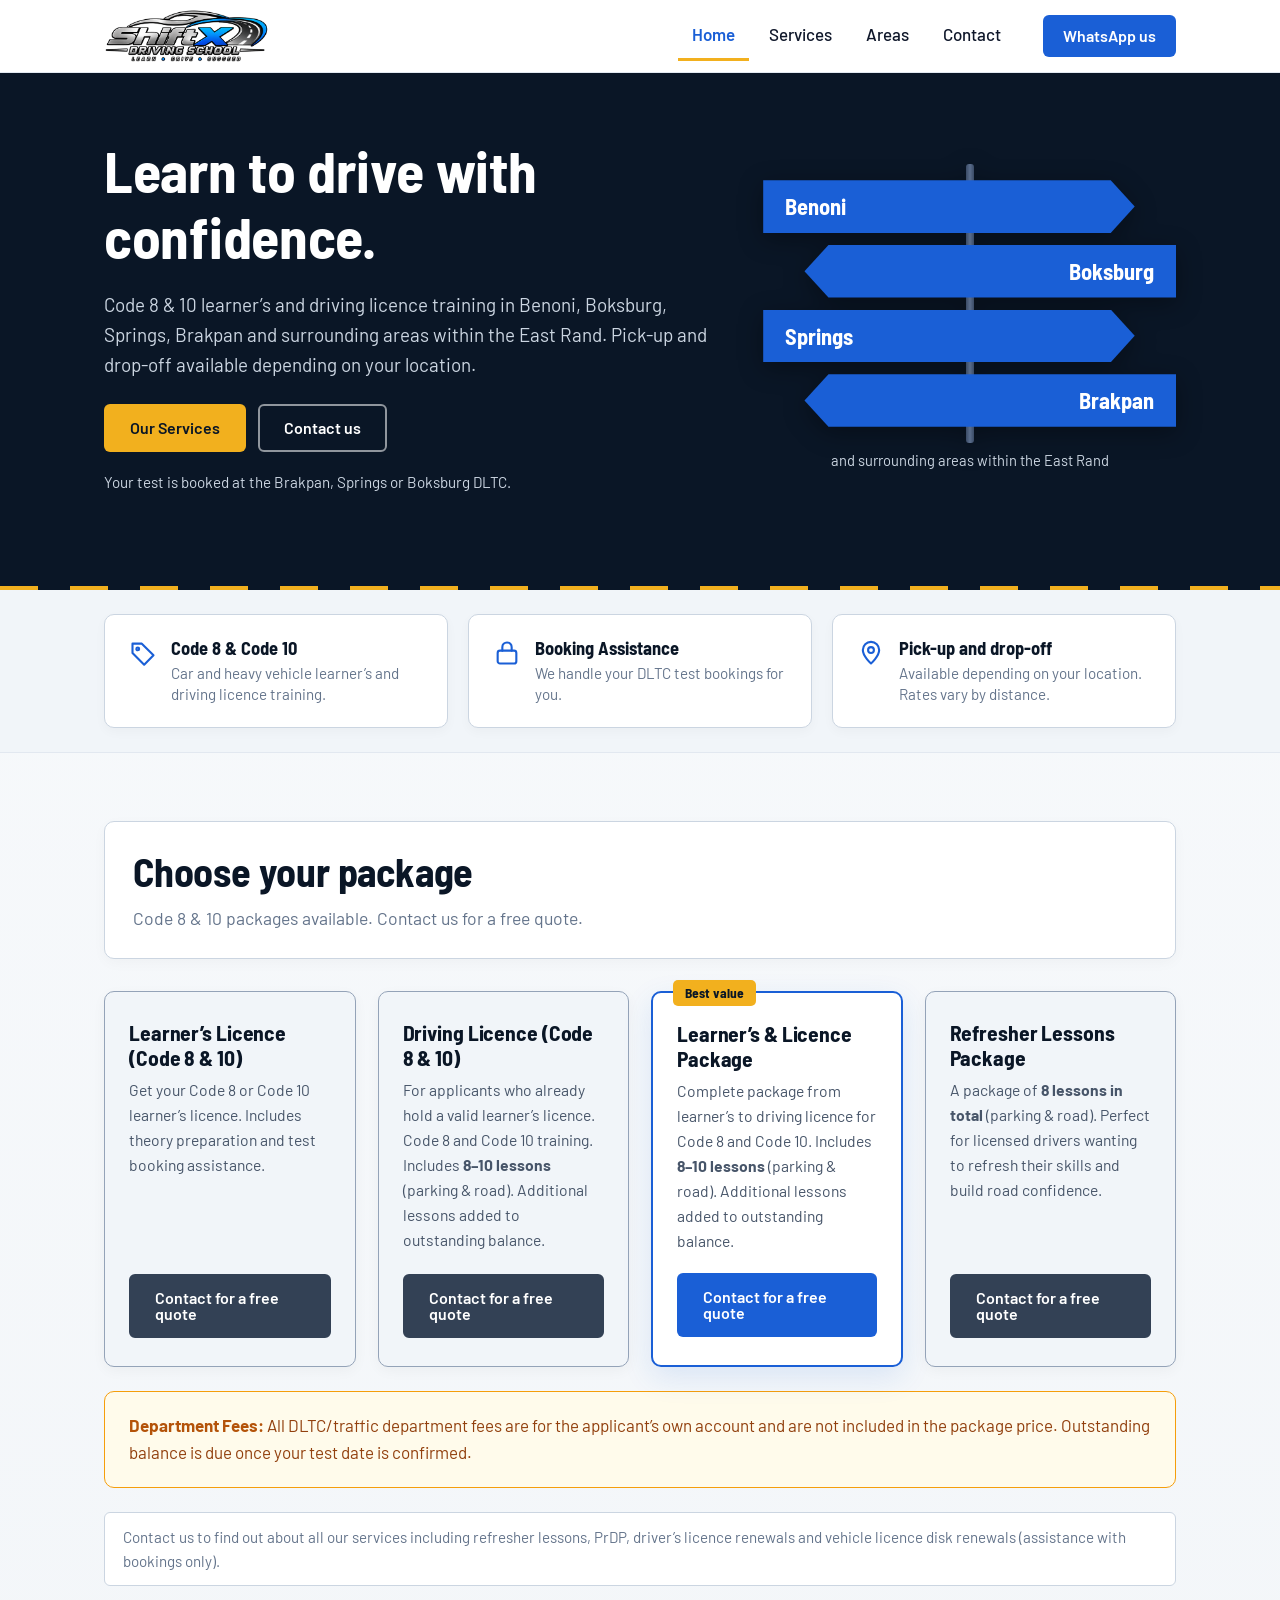
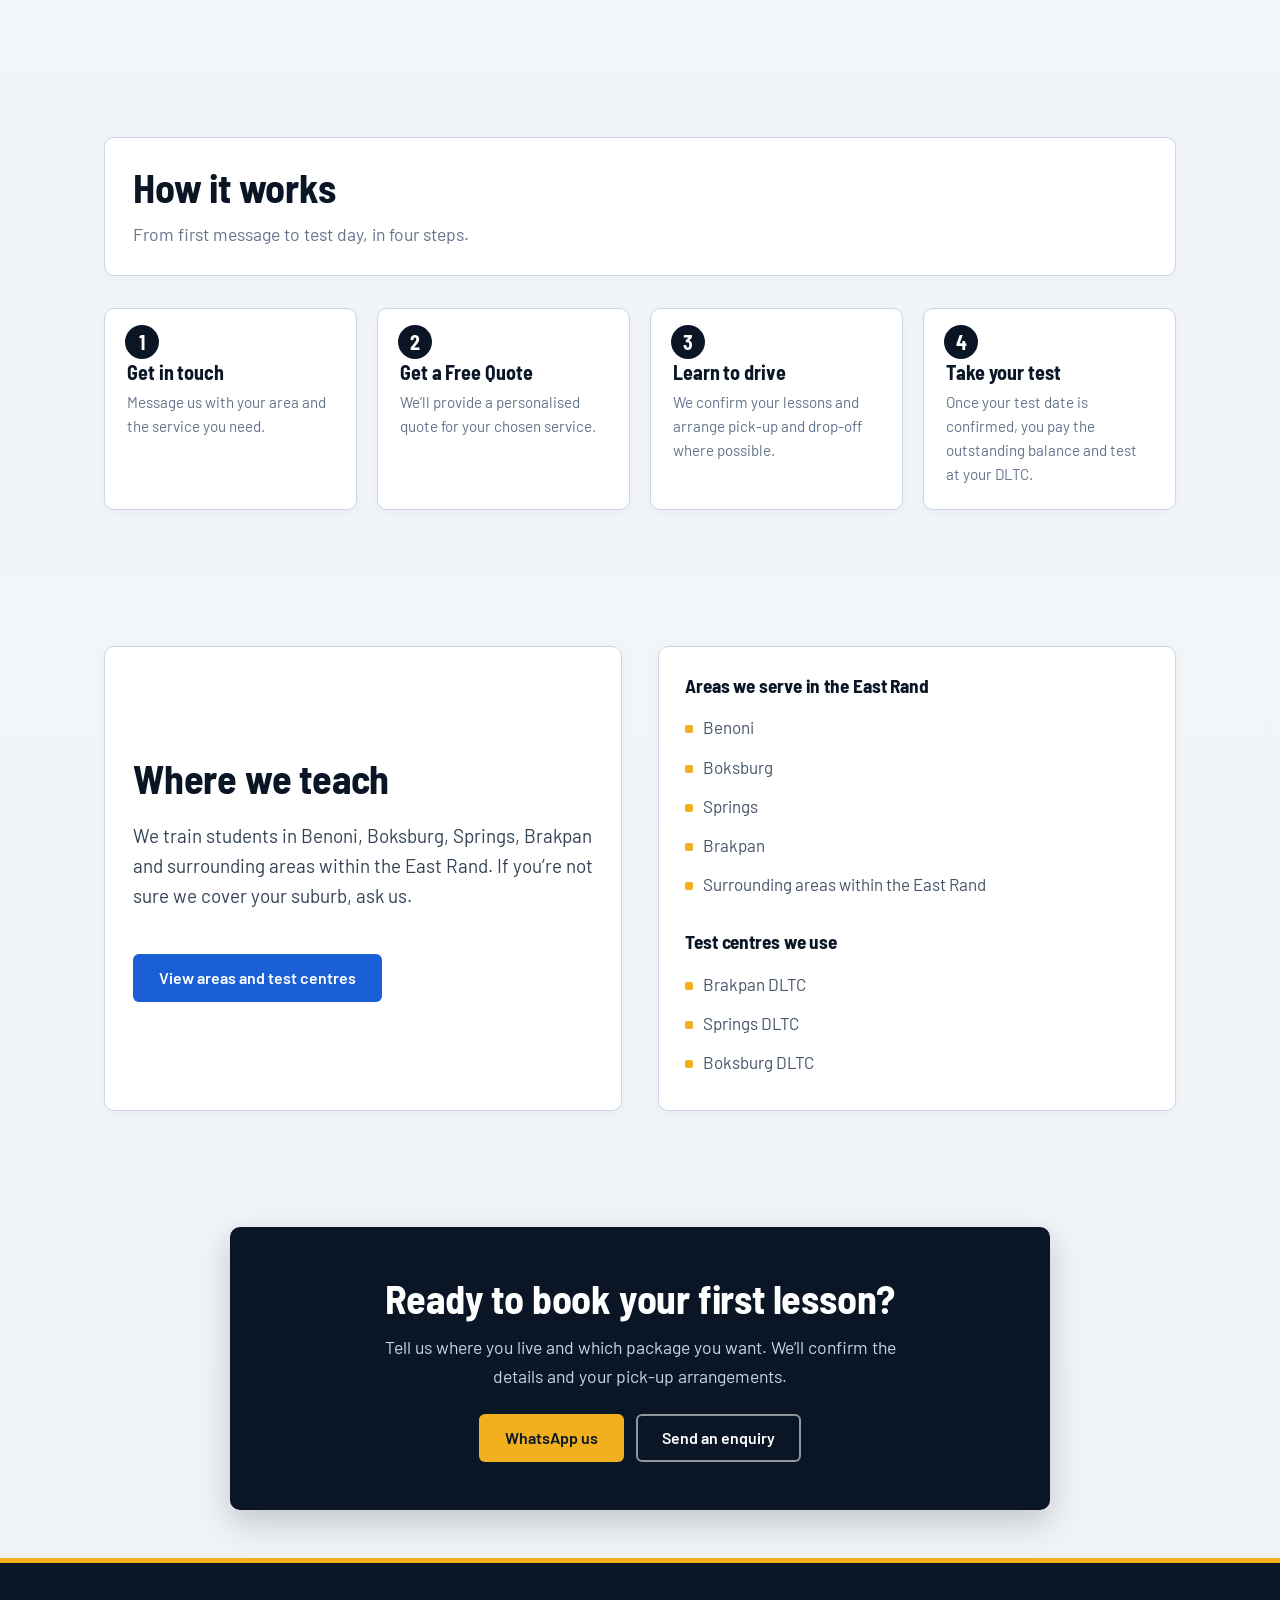
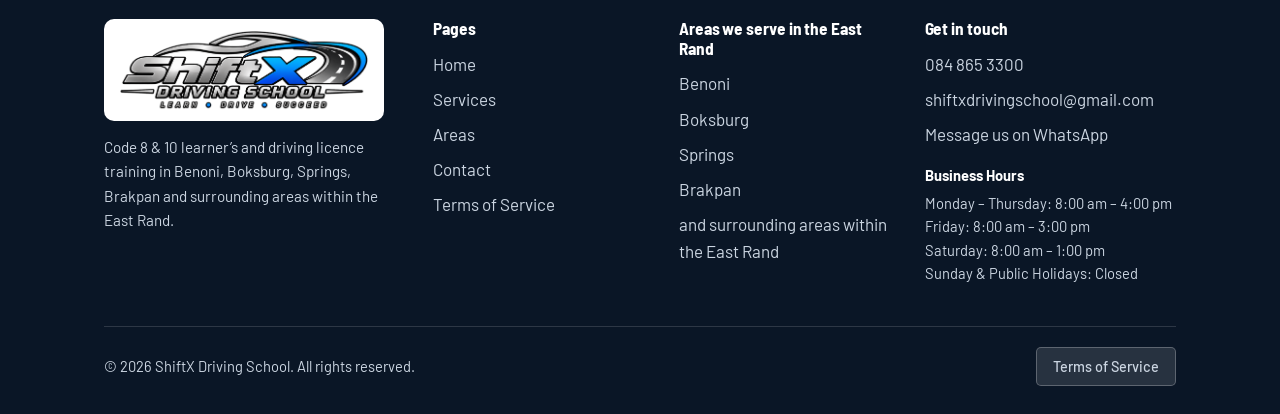
==== commit e4af6274: "v3" ====
--- a/index.html
+++ b/index.html
@@ -4,11 +4,11 @@
 <meta charset="utf-8">
 <meta name="viewport" content="width=device-width, initial-scale=1">
 <title>ShiftX Driving School | Driving lessons in Benoni, Boksburg, Springs &amp; Brakpan</title>
-<meta name="description" content="Code 8, 10, A &amp; A1 learner&rsquo;s and driving licence training in Benoni, Boksburg, Springs, Brakpan and surrounding areas within the East Rand. Refresher lessons, PrDP, driver's licence and vehicle licence disk renewals (assistance with bookings only).">
+<meta name="description" content="Code 8 &amp; 10 learner&rsquo;s and driving licence training in Benoni, Boksburg, Springs, Brakpan and surrounding areas within the East Rand. Refresher lessons, PrDP, driver's licence and vehicle licence disk renewals (assistance with bookings only).">
 <meta name="theme-color" content="#0A1626">
 <meta property="og:type" content="website">
 <meta property="og:title" content="ShiftX Driving School | Driving lessons in Benoni, Boksburg, Springs &amp; Brakpan">
-<meta property="og:description" content="Code 8, 10, A &amp; A1 learner&rsquo;s and driving licence training in Benoni, Boksburg, Springs, Brakpan and surrounding areas within the East Rand. Refresher lessons, PrDP, driver's licence and vehicle licence disk renewals (assistance with bookings only).">
+<meta property="og:description" content="Code 8 &amp; 10 learner&rsquo;s and driving licence training in Benoni, Boksburg, Springs, Brakpan and surrounding areas within the East Rand. Refresher lessons, PrDP, driver's licence and vehicle licence disk renewals (assistance with bookings only).">
 <meta property="og:image" content="assets/og-image.jpg">
 <link rel="icon" href="assets/favicon.svg" type="image/svg+xml">
 <link rel="apple-touch-icon" href="assets/apple-touch-icon.png">
@@ -36,12 +36,12 @@
   </div>
 </header>
 <main id="main">
-<script type="application/ld+json">{"@context": "https://schema.org", "@type": "LocalBusiness", "name": "ShiftX Driving School", "description": "Code 8, 10, A & A1 learner's and driving licence training in Benoni, Boksburg, Springs and Brakpan.", "areaServed": [{"@type": "City", "name": "Benoni"}, {"@type": "City", "name": "Boksburg"}, {"@type": "City", "name": "Springs"}, {"@type": "City", "name": "Brakpan"}], "address": {"@type": "PostalAddress", "addressCountry": "ZA", "addressRegion": "Gauteng"}}</script>
+<script type="application/ld+json">{"@context": "https://schema.org", "@type": "LocalBusiness", "name": "ShiftX Driving School", "description": "Code 8 & 10 learner's and driving licence training in Benoni, Boksburg, Springs and Brakpan.", "areaServed": [{"@type": "City", "name": "Benoni"}, {"@type": "City", "name": "Boksburg"}, {"@type": "City", "name": "Springs"}, {"@type": "City", "name": "Brakpan"}], "address": {"@type": "PostalAddress", "addressCountry": "ZA", "addressRegion": "Gauteng"}}</script>
 <section class="hero">
   <div class="container hero-grid">
     <div class="hero-card">
       <h1>Learn to drive with confidence.</h1>
-      <p class="lead">Code 8, 10, A &amp; A1 learner&rsquo;s and driving licence training in Benoni, Boksburg, Springs, Brakpan and surrounding areas within the East Rand. Pick-up and drop-off available depending on your location.</p>
+      <p class="lead">Code 8 &amp; 10 learner&rsquo;s and driving licence training in Benoni, Boksburg, Springs, Brakpan and surrounding areas within the East Rand. Pick-up and drop-off available depending on your location.</p>
       <div class="btn-row">
         <a class="btn btn--yellow" href="services.html">Our Services</a>
         <a class="btn btn--outline-light" href="contact.html">Contact us</a>
@@ -63,7 +63,7 @@
 <section class="strip" aria-label="Why choose us">
   <div class="container">
     <ul class="strip-grid">
-      <li class="strip-item"><svg viewBox="0 0 24 24" fill="none" stroke="currentColor" stroke-width="1.8" stroke-linecap="round" stroke-linejoin="round" aria-hidden="true"><path d="M3 12V4h8l10 10-8 8L3 12z"/><circle cx="7.5" cy="8.5" r="1.2"/></svg><div><strong>Cars &amp; Bikes</strong><span>Code 8, 10, A &amp; A1 learner&rsquo;s and driving licence training.</span></div></li>
+      <li class="strip-item"><svg viewBox="0 0 24 24" fill="none" stroke="currentColor" stroke-width="1.8" stroke-linecap="round" stroke-linejoin="round" aria-hidden="true"><path d="M3 12V4h8l10 10-8 8L3 12z"/><circle cx="7.5" cy="8.5" r="1.2"/></svg><div><strong>Code 8 &amp; Code 10</strong><span>Car and heavy vehicle learner&rsquo;s and driving licence training.</span></div></li>
       <li class="strip-item"><svg viewBox="0 0 24 24" fill="none" stroke="currentColor" stroke-width="1.8" stroke-linecap="round" stroke-linejoin="round" aria-hidden="true"><rect x="4" y="10" width="16" height="11" rx="2"/><path d="M8 10V7a4 4 0 018 0v3"/></svg><div><strong>Booking Assistance</strong><span>We handle your DLTC test bookings for you.</span></div></li>
       <li class="strip-item"><svg viewBox="0 0 24 24" fill="none" stroke="currentColor" stroke-width="1.8" stroke-linecap="round" stroke-linejoin="round" aria-hidden="true"><path d="M12 21s7-6.2 7-11.5A7 7 0 005 9.5C5 14.8 12 21 12 21z"/><circle cx="12" cy="9.5" r="2.5"/></svg><div><strong>Pick-up and drop-off</strong><span>Available depending on your location. Rates vary by distance.</span></div></li>
     </ul>
@@ -74,7 +74,7 @@
   <div class="container">
     <div class="section-head">
       <h2>Choose your package</h2>
-      <p>Code 8, 10, A &amp; A1 packages available. Contact us for a free quote.</p>
+      <p>Code 8 &amp; 10 packages available. Contact us for a free quote.</p>
     </div>
     <div class="plans">
       <!-- Learner's only -->
@@ -99,13 +99,6 @@
         <a class="btn btn--blue" href="contact.html" style="margin-top:auto">Contact for a free quote</a>
       </article>
 
-      <!-- Motorcycle -->
-      <article class="plan">
-        <h3>Motorcycle Licence (Code A &amp; A1)</h3>
-        <p class="plan-desc">Learner&rsquo;s and driving licence training for bike Code A and Code A1. Contact us for lesson details and a personalised quote.</p>
-        <a class="btn btn--gray" href="contact.html" style="margin-top:auto">Contact for a free quote</a>
-      </article>
-
       <!-- Refresher lessons -->
       <article class="plan">
         <h3>Refresher Lessons Package</h3>
@@ -169,7 +162,7 @@
     <div class="footer-grid">
       <div>
         <a class="footer-logo" href="index.html" aria-label="ShiftX Driving School, home"><img src="assets/logo-light.png" alt="ShiftX Driving School" width="1038" height="339" loading="lazy"></a>
-        <p class="footer-about">Code 8, 10, A &amp; A1 learner&rsquo;s and driving licence training in Benoni, Boksburg, Springs, Brakpan and surrounding areas within the East Rand.</p>
+        <p class="footer-about">Code 8 &amp; 10 learner&rsquo;s and driving licence training in Benoni, Boksburg, Springs, Brakpan and surrounding areas within the East Rand.</p>
       </div>
       <div>
         <h3>Pages</h3>
